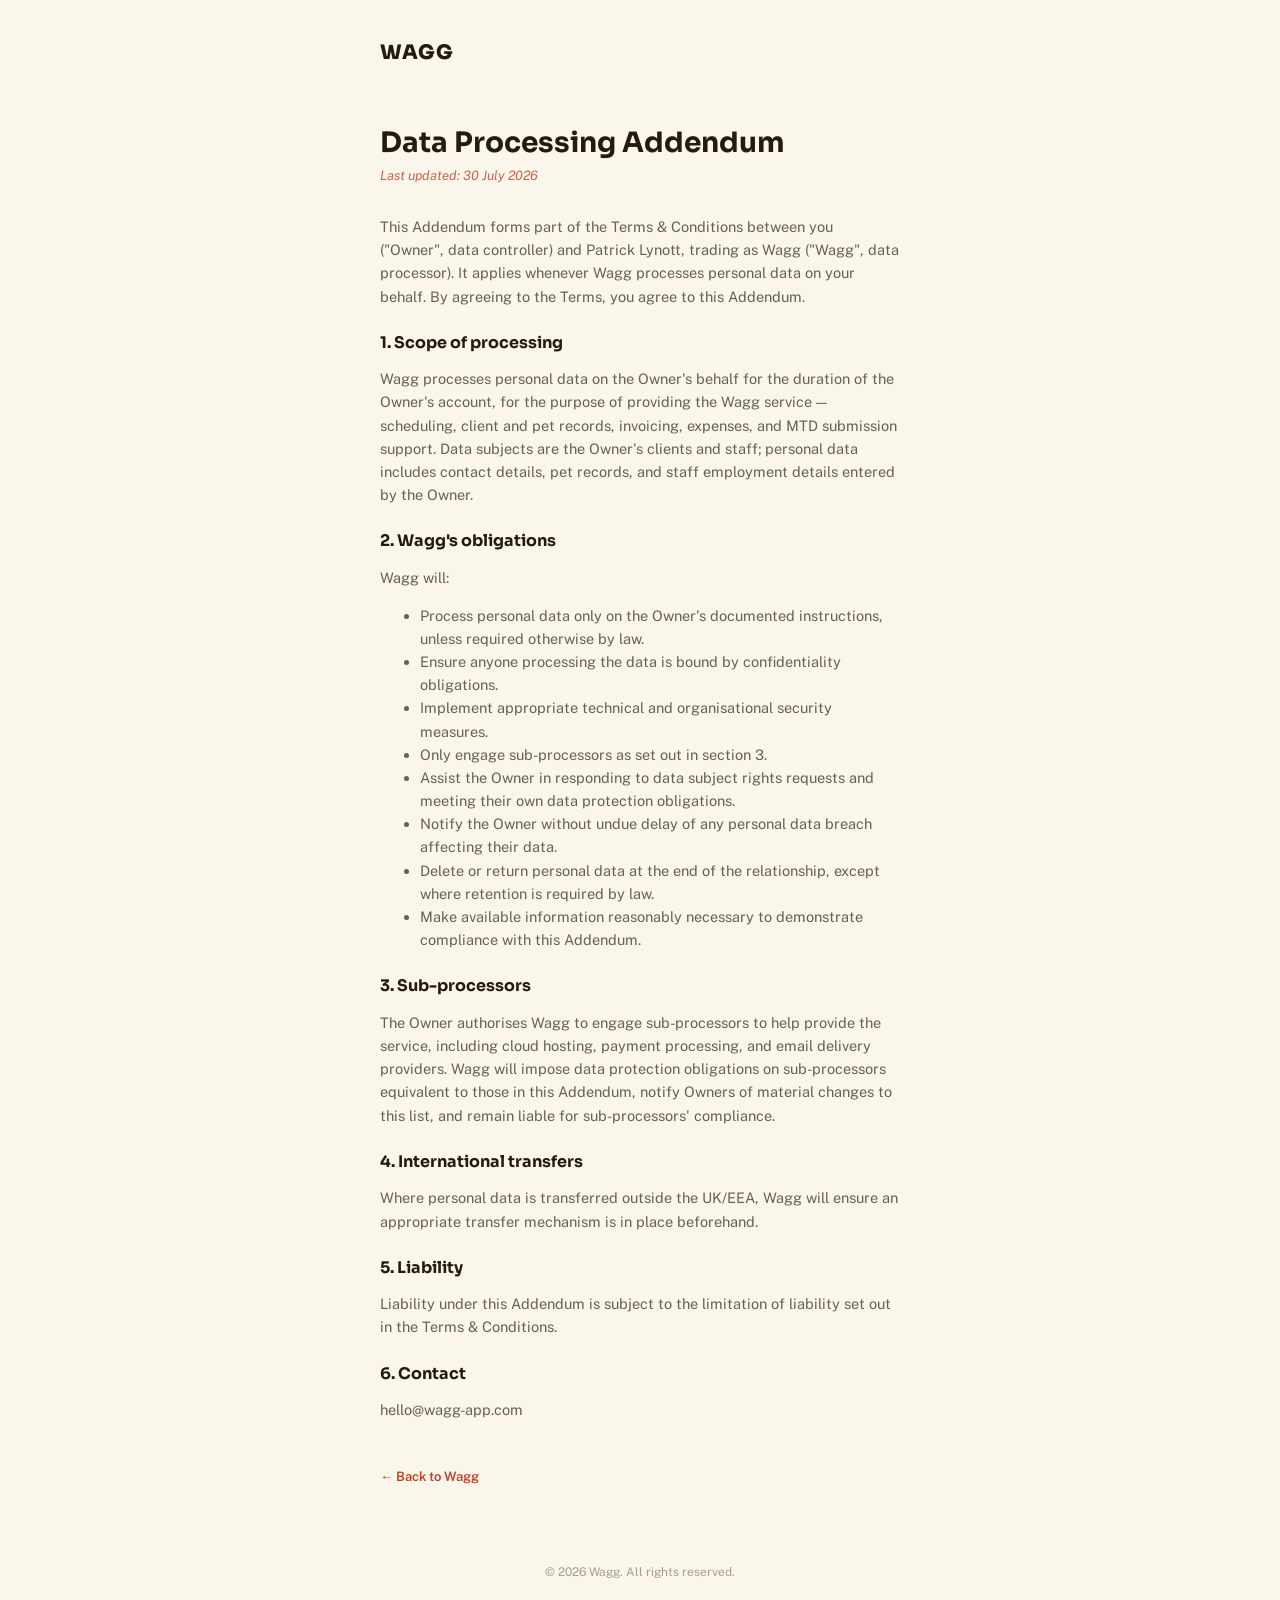
==== dpa.html @ df618a56 "Updated privacy and terms" ====
<!doctype html>
<html lang="en-GB">
  <head>
    <meta charset="utf-8" />
    <meta name="viewport" content="width=device-width, initial-scale=1" />
    <title>Data Processing Addendum — Wagg</title>
    <link rel="preconnect" href="https://fonts.googleapis.com" />
    <link
      href="https://fonts.googleapis.com/css2?family=Sora:wght@500;600;700;800&family=Public+Sans:wght@400;500;600;700&display=swap"
      rel="stylesheet"
    />
    <link rel="stylesheet" href="style.css" />
  </head>
  <body>
    <div class="legal-page wrap-wide">
      <div class="legal-nav">
        <a href="index.html" class="logo">WAGG</a>
      </div>
    </div>

    <div class="legal-body wrap-wide">
      <div class="legal-title">Data Processing Addendum</div>
      <div class="legal-updated">Last updated: 30 July 2026</div>

      <div class="legal-section">
        <div class="legal-section-body">
          <p>
            This Addendum forms part of the
            <a href="terms.html">Terms &amp; Conditions</a> between you
            ("Owner", data controller) and Patrick Lynott, trading as Wagg
            ("Wagg", data processor). It applies whenever Wagg processes
            personal data on your behalf. By agreeing to the Terms, you agree to
            this Addendum.
          </p>
        </div>
      </div>

      <div class="legal-section">
        <div class="legal-section-title">1. Scope of processing</div>
        <div class="legal-section-body">
          <p>
            Wagg processes personal data on the Owner's behalf for the duration
            of the Owner's account, for the purpose of providing the Wagg
            service — scheduling, client and pet records, invoicing, expenses,
            and MTD submission support. Data subjects are the Owner's clients
            and staff; personal data includes contact details, pet records, and
            staff employment details entered by the Owner.
          </p>
        </div>
      </div>

      <div class="legal-section">
        <div class="legal-section-title">2. Wagg's obligations</div>
        <div class="legal-section-body">
          <p>Wagg will:</p>
          <ul>
            <li>
              Process personal data only on the Owner's documented instructions,
              unless required otherwise by law.
            </li>
            <li>
              Ensure anyone processing the data is bound by confidentiality
              obligations.
            </li>
            <li>
              Implement appropriate technical and organisational security
              measures.
            </li>
            <li>Only engage sub-processors as set out in section 3.</li>
            <li>
              Assist the Owner in responding to data subject rights requests and
              meeting their own data protection obligations.
            </li>
            <li>
              Notify the Owner without undue delay of any personal data breach
              affecting their data.
            </li>
            <li>
              Delete or return personal data at the end of the relationship,
              except where retention is required by law.
            </li>
            <li>
              Make available information reasonably necessary to demonstrate
              compliance with this Addendum.
            </li>
          </ul>
        </div>
      </div>

      <div class="legal-section">
        <div class="legal-section-title">3. Sub-processors</div>
        <div class="legal-section-body">
          <p>
            The Owner authorises Wagg to engage sub-processors to help provide
            the service, including cloud hosting, payment processing, and email
            delivery providers. Wagg will impose data protection obligations on
            sub-processors equivalent to those in this Addendum, notify Owners
            of material changes to this list, and remain liable for
            sub-processors' compliance.
          </p>
        </div>
      </div>

      <div class="legal-section">
        <div class="legal-section-title">4. International transfers</div>
        <div class="legal-section-body">
          <p>
            Where personal data is transferred outside the UK/EEA, Wagg will
            ensure an appropriate transfer mechanism is in place beforehand.
          </p>
        </div>
      </div>

      <div class="legal-section">
        <div class="legal-section-title">5. Liability</div>
        <div class="legal-section-body">
          <p>
            Liability under this Addendum is subject to the limitation of
            liability set out in the
            <a href="terms.html">Terms &amp; Conditions</a>.
          </p>
        </div>
      </div>

      <div class="legal-section">
        <div class="legal-section-title">6. Contact</div>
        <div class="legal-section-body">
          <p>hello@wagg-app.com</p>
        </div>
      </div>

      <a href="index.html" class="back-link">← Back to Wagg</a>
    </div>

    <footer>
      <div class="wrap">
        <div class="footer-copy">© 2026 Wagg. All rights reserved.</div>
      </div>
    </footer>
  </body>
</html>
---- style.css ----
:root {
  --bg: #F1DFC4;
  --cream: #FBF6EC;
  --accent: #C43E1F;
  --accent2: #D68C2B;
  --ink: #241A12;
}

* { box-sizing: border-box; }

body {
  margin: 0;
  background: var(--cream);
  font-family: 'Public Sans', sans-serif;
  overflow-x: hidden;
}

a { color: inherit; text-decoration: none; }

.wrap { max-width: 520px; margin: 0 auto; }
.wrap-narrow { max-width: 460px; margin: 0 auto; }
.wrap-wide { max-width: 560px; margin: 0 auto; }

/* ---- Header ---- */
.hero-band { background: var(--bg); padding: 20px 20px 0; }
.header-row {
  display: flex; align-items: center; justify-content: space-between;
  padding: 6px 2px 28px;
}
.logo {
  font-family: 'Sora', sans-serif; font-weight: 800; font-size: 20px;
  letter-spacing: 1px; color: var(--ink);
}
.register-link {
  font-family: 'Public Sans', sans-serif; font-weight: 600; font-size: 12.5px;
  color: var(--ink); opacity: 0.65; border-bottom: 1px solid currentColor; padding-bottom: 2px;
}

/* ---- Hero ---- */
.hero-content { padding: 0 2px 36px; }
.eyebrow {
  font-family: 'Public Sans', sans-serif; font-weight: 700; font-size: 12px;
  letter-spacing: 1.5px; text-transform: uppercase; color: var(--accent2); margin-bottom: 16px;
}
h1 {
  font-family: 'Sora', sans-serif; font-weight: 800; font-size: 44px; line-height: 1.04;
  letter-spacing: -1.2px; color: var(--ink); margin: 0 0 18px;
}
.hero-sub {
  font-family: 'Public Sans', sans-serif; font-size: 17px; line-height: 1.5;
  color: var(--ink); opacity: 0.72; margin: 0 0 28px; max-width: 440px;
}
.cta-btn {
  display: inline-flex; align-items: center; gap: 8px; background: var(--accent);
  color: var(--cream); font-family: 'Sora', sans-serif; font-weight: 700; font-size: 16px;
  padding: 16px 26px; border-radius: 100px; box-shadow: 0 12px 28px -8px rgba(36,26,18,0.35);
}
.cta-btn.inverse { background: var(--cream); color: var(--accent); box-shadow: 0 12px 28px -8px rgba(36,26,18,0.25); }
.cta-note {
  font-family: 'Public Sans', sans-serif; font-weight: 500; font-size: 13px;
  color: var(--ink); opacity: 0.55; margin-top: 14px;
}

.hero-image {
  border-radius: 28px 28px 0 0; overflow: hidden; height: 420px;
  background: linear-gradient(160deg, var(--accent2), var(--accent));
  display: flex; align-items: center; justify-content: center;
}
.hero-image span {
  font-family: 'Public Sans', sans-serif; color: var(--cream); opacity: 0.75;
  font-size: 13px; font-weight: 600;
}

/* ---- Features ---- */
.features-section { padding: 56px 20px 8px; }
.section-title {
  font-family: 'Sora', sans-serif; font-weight: 700; font-size: 28px;
  letter-spacing: -0.6px; color: var(--ink); margin: 0 0 8px; line-height: 1.15;
}
.section-title.accent { color: var(--accent); margin-bottom: 36px; }
.feature-list { display: flex; flex-direction: column; gap: 14px; }
.feature-card {
  display: flex; gap: 16px; align-items: flex-start; background: var(--cream);
  border: 1.5px solid rgba(36,26,18,0.08); border-radius: 20px; padding: 20px;
}
.feature-icon {
  flex-shrink: 0; width: 44px; height: 44px; border-radius: 14px; background: var(--accent);
  display: flex; align-items: center; justify-content: center;
}
.feature-icon i { font-size: 20px; color: var(--cream); }
.feature-title {
  font-family: 'Sora', sans-serif; font-weight: 700; font-size: 16.5px;
  color: var(--ink); margin-bottom: 5px;
}
.feature-body {
  font-family: 'Public Sans', sans-serif; font-size: 14.5px; line-height: 1.45;
  color: var(--ink); opacity: 0.62;
}

/* ---- MTD band ---- */
.mtd-band { background: var(--bg); margin-top: 56px; padding: 56px 20px; }
.mtd-title {
  font-family: 'Sora', sans-serif; font-weight: 800; font-size: 30px; line-height: 1.12;
  letter-spacing: -0.8px; color: var(--ink); margin: 0 0 16px;
}
.mtd-body {
  font-family: 'Public Sans', sans-serif; font-size: 15.5px; line-height: 1.55;
  color: var(--ink); opacity: 0.72; margin: 0 0 26px; max-width: 440px;
}
.mtd-badge { display: flex; align-items: center; gap: 10px; }
.mtd-badge i { font-size: 20px; color: var(--accent); }
.mtd-badge span {
  font-family: 'Public Sans', sans-serif; font-weight: 600; font-size: 13.5px;
  color: var(--ink); opacity: 0.85;
}

/* ---- Mockup section ---- */
.mockup-section { padding: 64px 20px 56px; }
.mockup-card {
  background: var(--bg); border-radius: 26px; padding: 22px; transform: rotate(1deg);
  box-shadow: 0 30px 60px -24px rgba(0,0,0,0.4);
}
.mockup-head { display: flex; align-items: center; justify-content: space-between; margin-bottom: 18px; }
.mockup-day { font-family: 'Sora', sans-serif; font-weight: 700; font-size: 15px; color: var(--ink); }
.mockup-dots { display: flex; gap: 6px; }
.mockup-dots div { width: 8px; height: 8px; border-radius: 50%; }
.mockup-list { display: flex; flex-direction: column; gap: 10px; }
.mockup-item {
  display: flex; align-items: center; gap: 12px; background: rgba(36,26,18,0.05);
  border-radius: 14px; padding: 12px 14px; border-left: 3px solid var(--accent2);
}
.mockup-item.alt { border-left-color: var(--accent); }
.mockup-item i { font-size: 15px; flex-shrink: 0; }
.mockup-item-title {
  font-family: 'Public Sans', sans-serif; font-weight: 600; font-size: 13.5px; color: var(--ink);
}
.mockup-item-sub {
  font-family: 'Public Sans', sans-serif; font-size: 12px; color: var(--ink); opacity: 0.5;
}

/* ---- Final CTA ---- */
.final-cta { background: var(--accent); padding: 60px 20px; text-align: center; }
.final-cta-title {
  font-family: 'Sora', sans-serif; font-weight: 800; font-size: 30px; letter-spacing: -0.7px;
  color: var(--cream); margin: 0 0 14px; line-height: 1.15;
}
.final-cta-body {
  font-family: 'Public Sans', sans-serif; font-size: 15.5px; line-height: 1.55;
  color: var(--cream); opacity: 0.9; margin: 0 0 28px;
}
.final-cta-note {
  font-family: 'Public Sans', sans-serif; font-weight: 500; font-size: 13px;
  color: var(--cream); opacity: 0.75; margin-top: 16px;
}

/* ---- Footer ---- */
footer {
  padding: 32px 20px; display: flex; flex-direction: column; align-items: center;
  gap: 14px; text-align: center;
}
.footer-logo {
  font-family: 'Sora', sans-serif; font-weight: 800; font-size: 15px;
  letter-spacing: 1px; color: var(--ink); opacity: 0.5;
}
.footer-links { display: flex; gap: 18px; flex-wrap: wrap; justify-content: center; }
.footer-links a {
  font-family: 'Public Sans', sans-serif; font-weight: 600; font-size: 12.5px;
  color: var(--ink); opacity: 0.55;
}
.footer-copy {
  font-family: 'Public Sans', sans-serif; font-size: 12px; color: var(--ink); opacity: 0.4;
}

/* ---- Legal pages ---- */
.legal-page { padding: 40px 20px 20px; }
.legal-nav { display: flex; align-items: center; justify-content: space-between; margin-bottom: 40px; }
.legal-body { padding: 0 20px 48px; }
.legal-title {
  font-family: 'Sora', sans-serif; font-weight: 700; font-size: 28px; color: var(--ink); margin-bottom: 8px;
}
.legal-updated {
  font-family: 'Public Sans', sans-serif; font-style: italic; font-size: 13px;
  color: var(--accent); opacity: 0.8; margin-bottom: 32px;
}
.legal-section { margin-bottom: 24px; }
.legal-section-title {
  font-family: 'Sora', sans-serif; font-weight: 700; font-size: 16px; color: var(--ink); margin-bottom: 6px;
}
.legal-section-body {
  font-family: 'Public Sans', sans-serif; font-size: 14.5px; line-height: 1.6; color: var(--ink); opacity: 0.68;
}
.back-link {
  display: inline-block; margin-top: 24px; font-family: 'Public Sans', sans-serif;
  font-weight: 600; font-size: 13px; color: var(--accent);
}

@media (max-width: 480px) {
  h1 { font-size: 36px; }
  .mtd-title, .final-cta-title { font-size: 26px; }
}
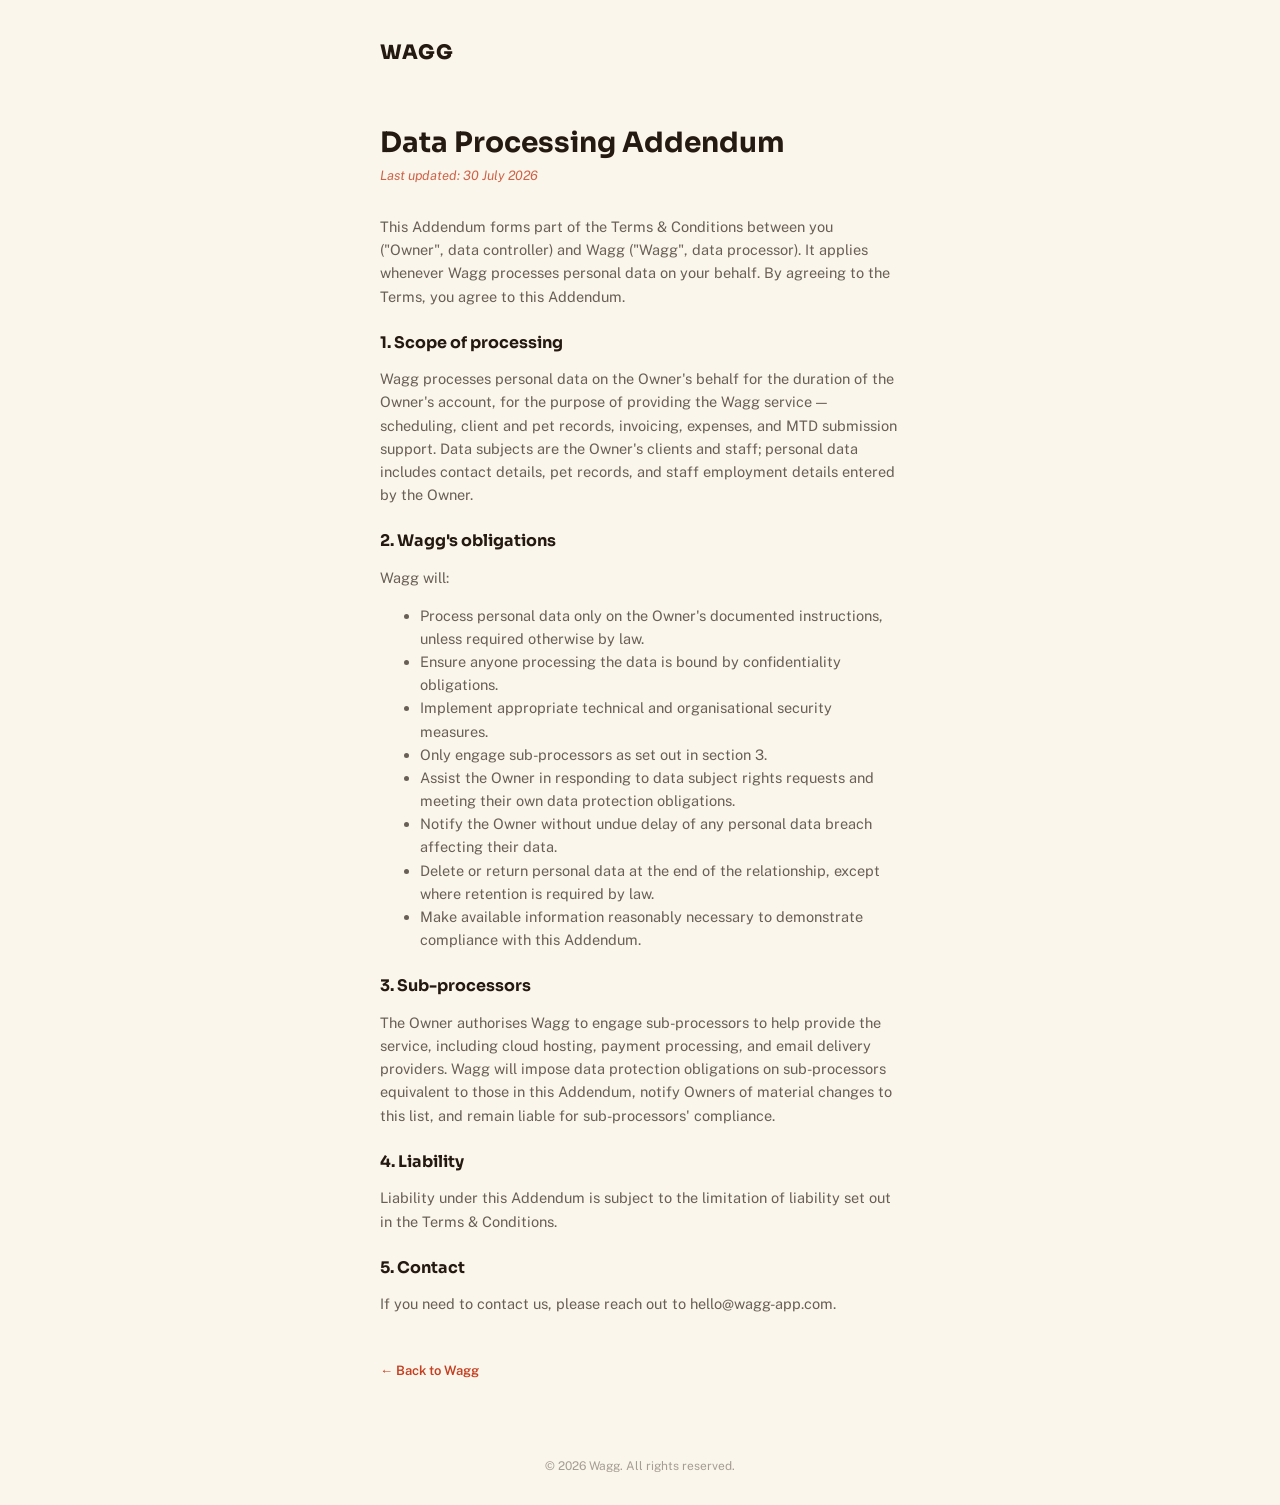
==== commit 9ab2933e: "Update dpa.html" ====
--- a/dpa.html
+++ b/dpa.html
@@ -27,7 +27,7 @@
           <p>
             This Addendum forms part of the
             <a href="terms.html">Terms &amp; Conditions</a> between you
-            ("Owner", data controller) and Patrick Lynott, trading as Wagg
+            ("Owner", data controller) and Wagg
             ("Wagg", data processor). It applies whenever Wagg processes
             personal data on your behalf. By agreeing to the Terms, you agree to
             this Addendum.
@@ -102,17 +102,7 @@
       </div>
 
       <div class="legal-section">
-        <div class="legal-section-title">4. International transfers</div>
-        <div class="legal-section-body">
-          <p>
-            Where personal data is transferred outside the UK/EEA, Wagg will
-            ensure an appropriate transfer mechanism is in place beforehand.
-          </p>
-        </div>
-      </div>
-
-      <div class="legal-section">
-        <div class="legal-section-title">5. Liability</div>
+        <div class="legal-section-title">4. Liability</div>
         <div class="legal-section-body">
           <p>
             Liability under this Addendum is subject to the limitation of
@@ -123,9 +113,9 @@
       </div>
 
       <div class="legal-section">
-        <div class="legal-section-title">6. Contact</div>
+        <div class="legal-section-title">5. Contact</div>
         <div class="legal-section-body">
-          <p>hello@wagg-app.com</p>
+          <p>If you need to contact us, please reach out to hello@wagg-app.com.</p>
         </div>
       </div>
 
